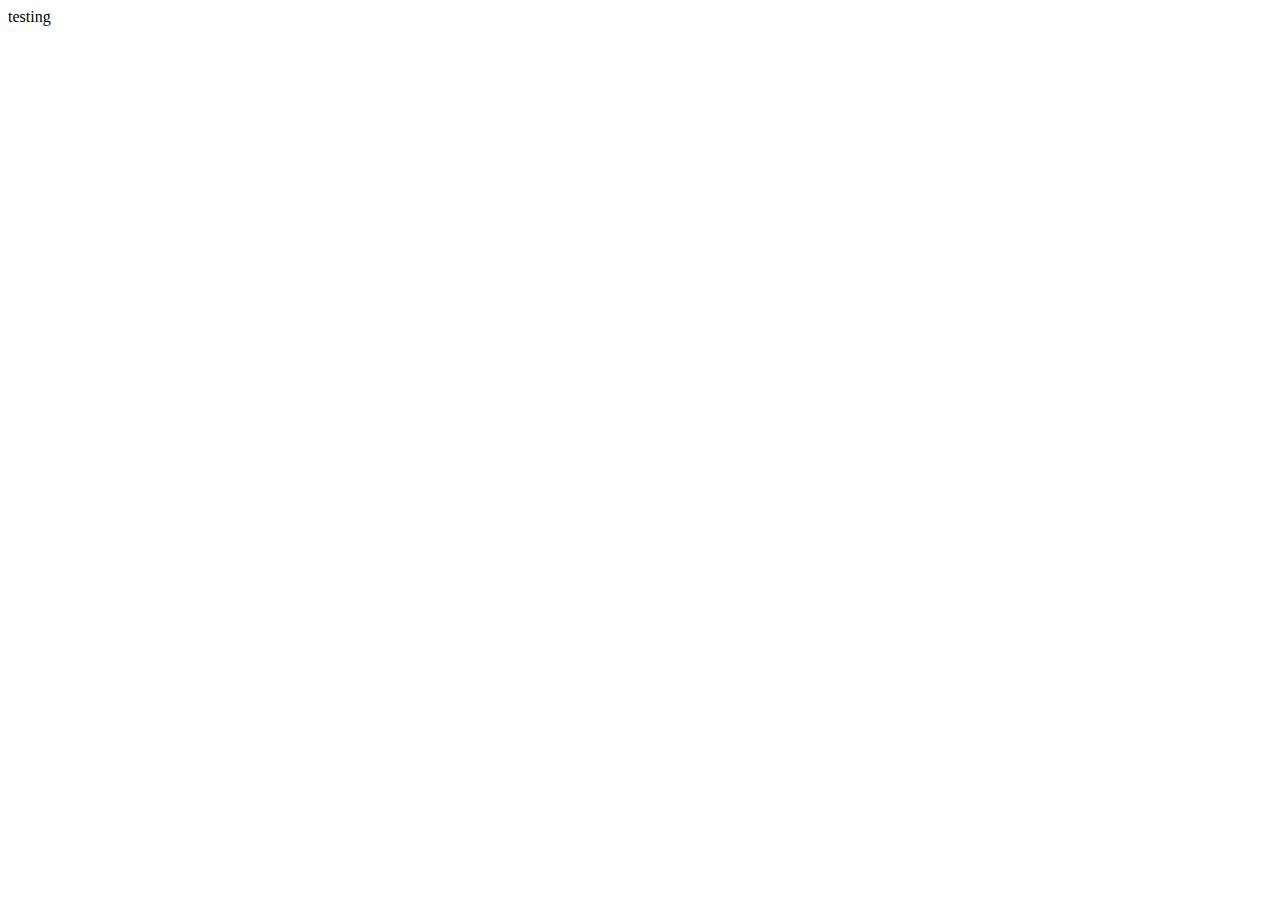
==== Day1/index.html @ a2edff40 "initial commit" ====
<!DOCTYPE html>
<html lang="en">
<head>
    <meta charset="UTF-8">
    <meta name="viewport" content="width=device-width, initial-scale=1.0">
    <title>Drum Kit</title>
</head>
<body>
    <div>testing</div>
    <script src="./js/app.js"></script>
</body>
</html>
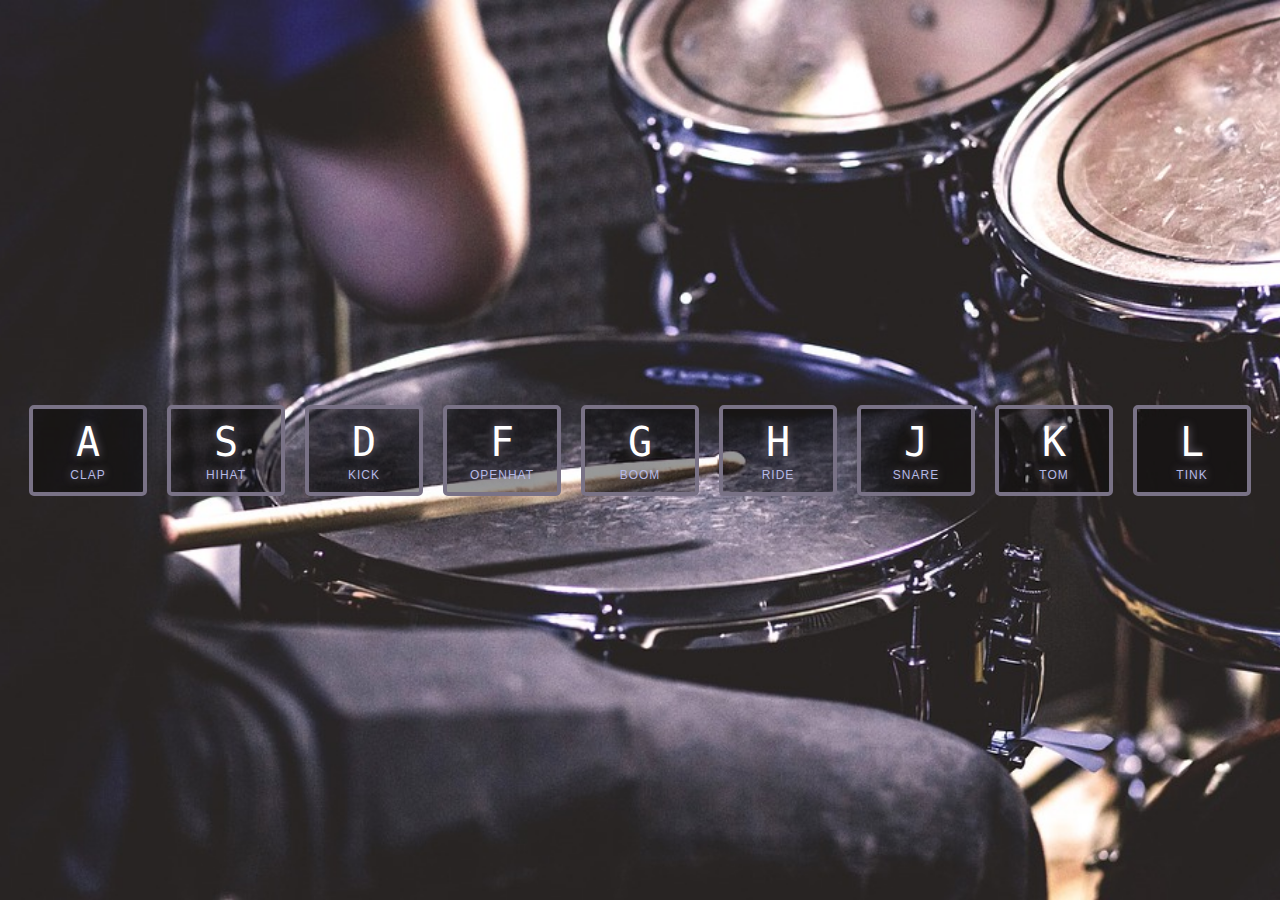
==== commit 89dcd4ae: "final day1: Drum kit" ====
--- a/Day1/index.html
+++ b/Day1/index.html
@@ -4,9 +4,58 @@
     <meta charset="UTF-8">
     <meta name="viewport" content="width=device-width, initial-scale=1.0">
     <title>Drum Kit</title>
+    <link rel="stylesheet" href="./styles/main.css">
 </head>
 <body>
-    <div>testing</div>
-    <script src="./js/app.js"></script>
+    
+  <div class="keys">
+    <div data-key="65" class="key">
+      <kbd>A</kbd>
+      <span class="sound">clap</span>
+    </div>
+    <div data-key="83" class="key">
+      <kbd>S</kbd>
+      <span class="sound">hihat</span>
+    </div>
+    <div data-key="68" class="key">
+      <kbd>D</kbd>
+      <span class="sound">kick</span>
+    </div>
+    <div data-key="70" class="key">
+      <kbd>F</kbd>
+      <span class="sound">openhat</span>
+    </div>
+    <div data-key="71" class="key">
+      <kbd>G</kbd>
+      <span class="sound">boom</span>
+    </div>
+    <div data-key="72" class="key">
+      <kbd>H</kbd>
+      <span class="sound">ride</span>
+    </div>
+    <div data-key="74" class="key">
+      <kbd>J</kbd>
+      <span class="sound">snare</span>
+    </div>
+    <div data-key="75" class="key">
+      <kbd>K</kbd>
+      <span class="sound">tom</span>
+    </div>
+    <div data-key="76" class="key">
+      <kbd>L</kbd>
+      <span class="sound">tink</span>
+    </div>
+  </div>
+
+  <audio data-key="65" src="sounds/clap.wav"></audio>
+  <audio data-key="83" src="sounds/hihat.wav"></audio>
+  <audio data-key="68" src="sounds/kick.wav"></audio>
+  <audio data-key="70" src="sounds/openhat.wav"></audio>
+  <audio data-key="71" src="sounds/boom.wav"></audio>
+  <audio data-key="72" src="sounds/ride.wav"></audio>
+  <audio data-key="74" src="sounds/snare.wav"></audio>
+  <audio data-key="75" src="sounds/tom.wav"></audio>
+  <audio data-key="76" src="sounds/tink.wav"></audio>
+  <script src="./js/app.js"></script>
 </body>
 </html>--- a/Day1/styles/main.css
+++ b/Day1/styles/main.css
@@ -0,0 +1,53 @@
+html {
+    font-size: 10px;
+    background: url('../background.jpg') bottom center;
+    background-size: cover;
+  }
+  
+  body,html {
+    margin: 0;
+    padding: 0;
+    font-family: sans-serif;
+  }
+  
+  .keys {
+    display: flex;
+    flex: 1;
+    min-height: 100vh;
+    align-items: center;
+    justify-content: center;
+  }
+  
+  .key {
+    border: .4rem solid #797286;
+    border-radius: .5rem;
+    margin: 1rem;
+    font-size: 1.5rem;
+    padding: 1rem .5rem;
+    transition: all .07s ease;
+    width: 10rem;
+    text-align: center;
+    color: white;
+    background: rgba(0,0,0,0.4);
+    text-shadow: 0 0 .9rem #797286;
+  }
+  
+  .playing {
+    transform: scale(1.1);
+    border-color: #ffc600;
+    border-color: white;
+    box-shadow: 0 0 1rem #ffc600;
+  }
+  
+  kbd {
+    display: block;
+    font-size: 4rem;
+  }
+  
+  .sound {
+    font-size: 1.2rem;
+    text-transform: uppercase;
+    letter-spacing: .1rem;
+    color: #b6bae6;
+  }
+  